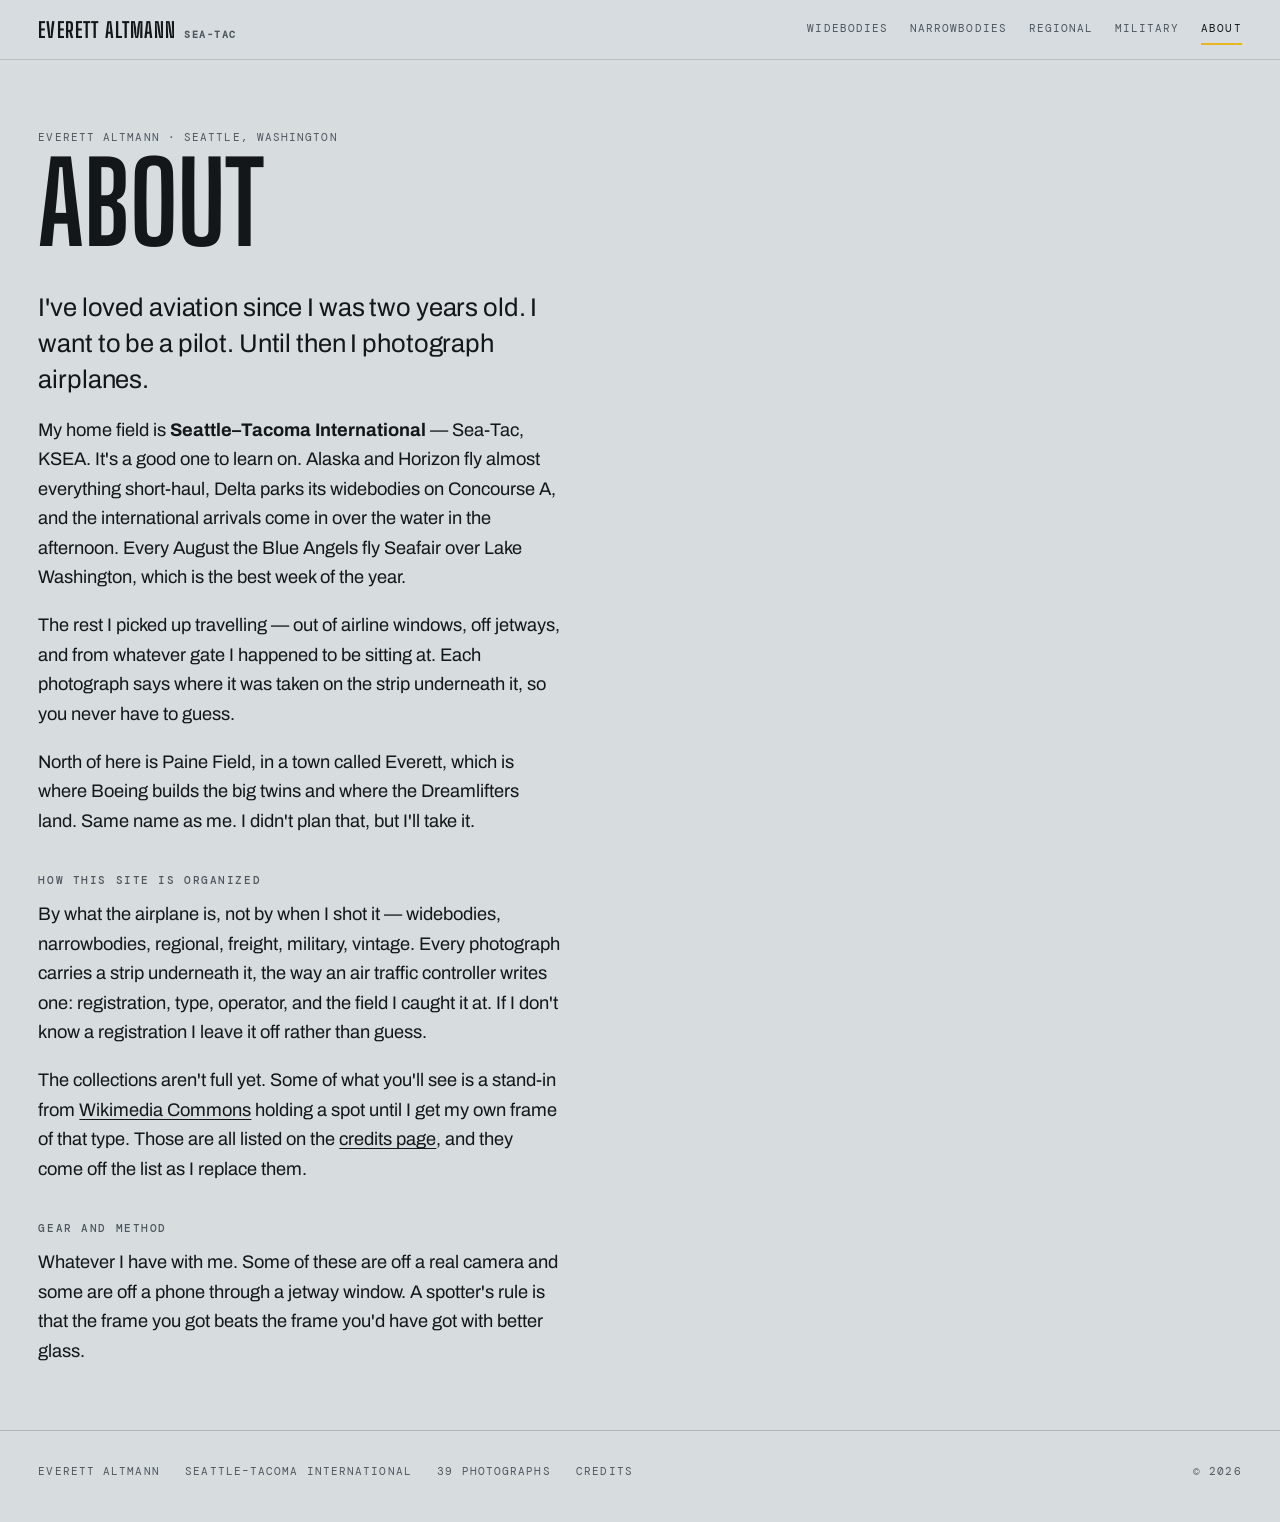
==== about.html @ 146b267c "Everett Altmann plane spotting site Static HTML/CSS/JS. Photographs are captioned as air traffic con" ====
<!DOCTYPE html>
<html lang="en">
<head>
<meta charset="utf-8">
<meta name="viewport" content="width=device-width, initial-scale=1">
<title>About — Everett Altmann</title>
<meta name="description" content="Everett Altmann photographs airplanes at Seattle–Tacoma International. He has loved aviation since he was two, and plans to fly for a living.">
<link rel="preconnect" href="https://fonts.googleapis.com">
<link rel="preconnect" href="https://fonts.gstatic.com" crossorigin>
<link href="https://fonts.googleapis.com/css2?family=Archivo:wght@400..700&family=Big+Shoulders+Display:wght@400..800&family=DM+Mono:wght@400;500&display=swap" rel="stylesheet">
<link rel="stylesheet" href="assets/site.css">
</head>
<body data-page="about">

<a class="skip" href="#main">Skip to the text</a>

<main id="main" class="page wrap">

  <span class="mono">Everett Altmann · Seattle, Washington</span>
  <h1 class="page-title">About</h1>

  <div class="prose">
    <p class="lead">I've loved aviation since I was two years old. I want to be
      a pilot. Until then I photograph airplanes.</p>

    <p>My home field is <strong>Seattle–Tacoma International</strong> — Sea-Tac,
      KSEA. It's a good one to learn on. Alaska and Horizon fly almost everything
      short-haul, Delta parks its widebodies on Concourse A, and the
      international arrivals come in over the water in the afternoon. Every
      August the Blue Angels fly Seafair over Lake Washington, which is the best
      week of the year.</p>

    <p>The rest I picked up travelling — out of airline windows, off jetways, and
      from whatever gate I happened to be sitting at. Each photograph says where
      it was taken on the strip underneath it, so you never have to guess.</p>

    <p>North of here is Paine Field, in a town called Everett, which is where
      Boeing builds the big twins and where the Dreamlifters land. Same name as
      me. I didn't plan that, but I'll take it.</p>

    <h2>How this site is organized</h2>

    <p>By what the airplane is, not by when I shot it — widebodies, narrowbodies,
      regional, freight, military, vintage. Every photograph carries a strip
      underneath it, the way an air traffic controller writes one: registration,
      type, operator, and the field I caught it at. If I don't know a
      registration I leave it off rather than guess.</p>

    <p>The collections aren't full yet. Some of what you'll see is a stand-in
      from <a href="credits.html">Wikimedia Commons</a> holding a spot until I
      get my own frame of that type. Those are all listed on the
      <a href="credits.html">credits page</a>, and they come off the list as I
      replace them.</p>

    <h2>Gear and method</h2>

    <p>Whatever I have with me. Some of these are off a real camera and some are
      off a phone through a jetway window. A spotter's rule is that the frame
      you got beats the frame you'd have got with better glass.</p>
  </div>

</main>

<div data-footer></div>

<script src="assets/photos.js"></script>
<script src="assets/aircraft.js"></script>
<script src="assets/notes.js"></script>
<script src="assets/site.js"></script>
</body>
</html>
---- assets/site.css ----
/* ==========================================================================
   Everett Altmann — plane spotting

   The whole design comes off the airfield itself. The page sits on Pacific
   Northwest overcast grey, the type is airport-signage condensed, and the one
   colour is the yellow used on taxiway guidance signs — the same yellow
   sitting in the corner of the photograph on the front page.

   The signature is the strip: every photograph is captioned the way an air
   traffic controller writes a flight progress strip, in fixed monospace
   columns — registration, type, operator, field. It's not decoration. It's
   exactly what a spotter writes down.
   ========================================================================== */

:root {
  --overcast: #d7dcdf;   /* the page — a real PNW ceiling, cool and flat */
  --deck:     #c3c9cd;   /* recessed panels, the layer below the ceiling */
  --strip:    #f0f2f3;   /* strip card stock */
  --ink:      #13171a;   /* type, and the lightbox */
  --ink-soft: #4e565e;   /* data, secondary */
  --taxiway:  #e8b71f;   /* airfield sign yellow. Used once per view, no more */
  --navy:     #16233d;   /* strip tabs */

  --display: "Big Shoulders Display", "Haettenschweiler", Impact, sans-serif;
  --body: "Archivo", -apple-system, BlinkMacSystemFont, "Segoe UI", sans-serif;
  --mono: "DM Mono", ui-monospace, "SF Mono", Menlo, monospace;

  --gap: clamp(1.1rem, 3.2vw, 2.4rem);
  --wrap: 1560px;
  --bar: 60px;
}

*, *::before, *::after { box-sizing: border-box; }

html { -webkit-text-size-adjust: 100%; scroll-behavior: smooth; }

@media (prefers-reduced-motion: reduce) {
  html { scroll-behavior: auto; }
  *, *::before, *::after {
    animation-duration: 0.001ms !important;
    animation-iteration-count: 1 !important;
    transition-duration: 0.001ms !important;
  }
}

body {
  margin: 0;
  background: var(--overcast);
  color: var(--ink);
  font-family: var(--body);
  font-size: 16px;
  line-height: 1.55;
  -webkit-font-smoothing: antialiased;
}

body.is-locked { overflow: hidden; }

img { display: block; max-width: 100%; }

a { color: inherit; }

:focus-visible {
  outline: 2px solid var(--taxiway);
  outline-offset: 3px;
}

.wrap {
  width: 100%;
  max-width: var(--wrap);
  margin-inline: auto;
  padding-inline: var(--gap);
}

.mono {
  font-family: var(--mono);
  font-size: 0.68rem;
  letter-spacing: 0.1em;
  text-transform: uppercase;
  color: var(--ink-soft);
}

.skip {
  position: absolute;
  left: -9999px;
  top: 0;
  z-index: 200;
  background: var(--taxiway);
  color: var(--ink);
  padding: 0.7rem 1.1rem;
  font-family: var(--mono);
  font-size: 0.72rem;
  text-transform: uppercase;
  letter-spacing: 0.08em;
}
.skip:focus { left: 0; }

/* --------------------------------------------------------------------------
   The strip

   A flight progress strip: a card with a coloured tab down the left edge and
   the data in ruled columns. Empty fields are never rendered, so a photograph
   with no registration simply has one column fewer and still looks complete.
   -------------------------------------------------------------------------- */

.strip {
  display: flex;
  align-items: stretch;
  background: var(--strip);
  border: 1px solid rgba(19, 23, 26, 0.16);
  font-family: var(--mono);
  font-size: 0.66rem;
  letter-spacing: 0.11em;
  text-transform: uppercase;
  color: var(--ink-soft);
  overflow: hidden;
}

.strip-tab {
  flex: 0 0 auto;
  width: 7px;
  background: var(--navy);
  transition: width 0.28s cubic-bezier(0.2, 0.7, 0.3, 1);
}

.strip-cell {
  flex: 0 0 auto;
  padding: 0.42rem 0.72rem;
  white-space: nowrap;
  overflow: hidden;
  text-overflow: ellipsis;
  border-left: 1px solid rgba(19, 23, 26, 0.13);
  display: flex;
  align-items: center;
}
/* The tab is the first child, so the rule keys off it rather than :first-of-type. */
.strip-tab + .strip-cell { border-left: 0; }

/* The registration is the one thing a spotter reads first. */
.strip-reg {
  color: var(--ink);
  font-weight: 500;
  letter-spacing: 0.13em;
}

/* Operator is the squeezable one — it truncates before anything else does. */
.strip-op { min-width: 0; flex: 0 1 auto; }

.strip-field {
  margin-left: auto;
  background: var(--taxiway);
  color: var(--ink);
  font-weight: 500;
  border-left: 0;
}

/* --------------------------------------------------------------------------
   Masthead
   -------------------------------------------------------------------------- */

.masthead {
  position: fixed;
  inset: 0 0 auto 0;
  z-index: 100;
  height: var(--bar);
  display: flex;
  align-items: center;
  gap: var(--gap);
  padding-inline: var(--gap);
  transition: background 0.3s ease, border-color 0.3s ease;
  border-bottom: 1px solid transparent;
}

.masthead[data-solid="true"] {
  background: rgba(215, 220, 223, 0.93);
  backdrop-filter: blur(9px);
  border-bottom-color: rgba(19, 23, 26, 0.14);
}

/* The hero is a pale photograph, so the bar keeps ink type throughout and only
   gains a background once there's content running underneath it. */

.wordmark {
  font-family: var(--display);
  font-size: 1.32rem;
  font-weight: 700;
  text-transform: uppercase;
  letter-spacing: 0.05em;
  text-decoration: none;
  line-height: 1;
  display: flex;
  align-items: baseline;
  gap: 0.5rem;
  white-space: nowrap;
}

.wordmark em {
  font-family: var(--mono);
  font-style: normal;
  font-size: 0.6rem;
  letter-spacing: 0.16em;
  color: var(--ink-soft);
}

.nav {
  margin-left: auto;
  display: flex;
  align-items: center;
  gap: 1.35rem;
}

.nav a {
  font-family: var(--mono);
  font-size: 0.68rem;
  letter-spacing: 0.1em;
  text-transform: uppercase;
  text-decoration: none;
  color: var(--ink-soft);
  padding-block: 0.35rem;
  border-bottom: 2px solid transparent;
  transition: color 0.2s ease, border-color 0.2s ease;
}

.nav a:hover { color: var(--ink); }
.nav a[aria-current="page"] {
  color: var(--ink);
  border-bottom-color: var(--taxiway);
}

.menu-toggle {
  display: none;
  margin-left: auto;
  background: none;
  border: 0;
  padding: 0.4rem 0;
  font-family: var(--mono);
  font-size: 0.68rem;
  letter-spacing: 0.1em;
  text-transform: uppercase;
  color: var(--ink-soft);
  cursor: pointer;
}

/* --------------------------------------------------------------------------
   Full-screen menu (small screens)
   -------------------------------------------------------------------------- */

.menu {
  position: fixed;
  inset: 0;
  z-index: 150;
  background: var(--ink);
  color: #fff;
  padding: var(--gap);
  display: flex;
  flex-direction: column;
  justify-content: center;
  gap: 0.2rem;
  opacity: 0;
  pointer-events: none;
  transition: opacity 0.24s ease;
}
.menu[data-open="true"] { opacity: 1; pointer-events: auto; }

.menu-close {
  position: absolute;
  top: 1.15rem;
  right: var(--gap);
  background: none;
  border: 0;
  color: #fff;
  font-family: var(--mono);
  font-size: 0.7rem;
  letter-spacing: 0.1em;
  text-transform: uppercase;
  cursor: pointer;
}

.menu-link {
  display: flex;
  align-items: baseline;
  justify-content: space-between;
  gap: 1rem;
  padding: 0.5rem 0;
  text-decoration: none;
  border-bottom: 1px solid rgba(255, 255, 255, 0.14);
  font-family: var(--display);
  font-size: clamp(2rem, 9vw, 3.4rem);
  font-weight: 600;
  text-transform: uppercase;
  line-height: 1;
}
.menu-link[aria-current="page"] { color: var(--taxiway); }
.menu-link em {
  font-family: var(--mono);
  font-style: normal;
  font-size: 0.72rem;
  letter-spacing: 0.1em;
  color: rgba(255, 255, 255, 0.5);
}

.menu-foot {
  display: flex;
  gap: 1.4rem;
  margin-top: 1.5rem;
}
.menu-foot a {
  font-family: var(--mono);
  font-size: 0.72rem;
  letter-spacing: 0.1em;
  text-transform: uppercase;
  text-decoration: none;
  color: rgba(255, 255, 255, 0.7);
}

/* --------------------------------------------------------------------------
   Hero — one photograph, and the strip that identifies it
   -------------------------------------------------------------------------- */

.hero {
  position: relative;
  min-height: 100svh;
  display: flex;
  align-items: flex-end;
  overflow: hidden;
  background: var(--ink);
}

.hero-img {
  position: absolute;
  inset: 0;
  width: 100%;
  height: 100%;
  object-fit: cover;
  /* Anchored low, which lifts the 737 and the tower clear of the words. */
  object-position: center 88%;
}

/* Enough scrim to hold white type over the foreground, not so much that it
   flattens the sunset above it. */
.hero::after {
  content: "";
  position: absolute;
  inset: 0;
  background: linear-gradient(
    to top,
    rgba(8, 11, 14, 0.88) 0%,
    rgba(8, 11, 14, 0.55) 24%,
    rgba(8, 11, 14, 0.1) 48%,
    rgba(8, 11, 14, 0) 68%
  );
}

.hero-body {
  position: relative;
  z-index: 2;
  width: 100%;
  max-width: var(--wrap);
  margin-inline: auto;
  padding: 0 var(--gap) clamp(1.6rem, 4vw, 3rem);
}

.hero-kicker {
  margin: 0 0 0.65rem;
  max-width: 30ch;
  color: rgba(255, 255, 255, 0.9);
  font-size: clamp(0.95rem, 1.5vw, 1.15rem);
  line-height: 1.4;
}

.hero-title {
  margin: 0 0 1.35rem;
  font-family: var(--display);
  font-weight: 700;
  /* Sized to sit inside the dark foreground band, under the airplane. */
  font-size: clamp(2.5rem, 7.6vw, 7.4rem);
  line-height: 0.85;
  letter-spacing: 0.005em;
  text-transform: uppercase;
  color: #fff;
  text-wrap: balance;
}

.hero .strip { max-width: min(100%, 720px); }

.hero-scroll {
  position: absolute;
  right: var(--gap);
  bottom: clamp(1.6rem, 4vw, 3rem);
  z-index: 2;
}

/* The page-load sequence: the photograph settles, the strip slides into its
   holder the way a controller pushes one in, then the words arrive. */
@media (prefers-reduced-motion: no-preference) {
  .hero-img { animation: settle 1.5s cubic-bezier(0.2, 0.7, 0.3, 1) both; }
  .hero .strip { animation: slot 0.72s cubic-bezier(0.2, 0.8, 0.25, 1) 0.34s both; }
  .hero-kicker { animation: rise 0.7s ease 0.62s both; }
  .hero-title { animation: rise 0.8s ease 0.72s both; }
  .hero-scroll { animation: rise 0.7s ease 1s both; }
}

@keyframes settle {
  from { transform: scale(1.06); opacity: 0; }
  to   { transform: scale(1); opacity: 1; }
}
@keyframes slot {
  from { transform: translateX(-102%); }
  to   { transform: translateX(0); }
}
@keyframes rise {
  from { opacity: 0; transform: translateY(14px); }
  to   { opacity: 1; transform: translateY(0); }
}

/* --------------------------------------------------------------------------
   Sections
   -------------------------------------------------------------------------- */

.band { padding-block: clamp(3.2rem, 7vw, 6rem); }
.band--tight { padding-block: clamp(2rem, 4vw, 3.2rem); }
.band--deck { background: var(--deck); }

.band-head {
  display: flex;
  align-items: baseline;
  justify-content: space-between;
  gap: 1rem;
  flex-wrap: wrap;
  padding-bottom: 0.7rem;
  margin-bottom: clamp(1.3rem, 2.6vw, 2.1rem);
  border-bottom: 1px solid rgba(19, 23, 26, 0.2);
}

.band-head h2 {
  margin: 0;
  font-family: var(--mono);
  font-size: 0.7rem;
  font-weight: 500;
  letter-spacing: 0.14em;
  text-transform: uppercase;
  color: var(--ink);
}

/* Everett's own words. Set larger than body copy and given room. */
.statement {
  display: grid;
  grid-template-columns: minmax(0, 15rem) minmax(0, 1fr);
  gap: clamp(1.2rem, 4vw, 3.5rem);
  align-items: start;
}

.statement-aside { display: flex; flex-direction: column; gap: 0.3rem; }

.statement p {
  margin: 0 0 1rem;
  max-width: 46ch;
  font-size: clamp(1.15rem, 2.1vw, 1.6rem);
  line-height: 1.42;
  letter-spacing: -0.005em;
}
.statement p:last-child { margin-bottom: 0; }
.statement strong { font-weight: 600; }

/* --------------------------------------------------------------------------
   The bay — collections, racked like strips waiting to be worked
   -------------------------------------------------------------------------- */

.bay { display: flex; flex-direction: column; gap: 6px; }

.bay-strip {
  display: flex;
  align-items: stretch;
  gap: 0;
  background: var(--strip);
  border: 1px solid rgba(19, 23, 26, 0.16);
  text-decoration: none;
  overflow: hidden;
  transition: transform 0.28s cubic-bezier(0.2, 0.7, 0.3, 1),
              box-shadow 0.28s ease;
}

.bay-strip:hover,
.bay-strip:focus-visible {
  transform: translateX(10px);
  box-shadow: -10px 0 0 -4px var(--taxiway);
}
.bay-strip:hover .strip-tab,
.bay-strip:focus-visible .strip-tab { width: 16px; background: var(--taxiway); }

.bay-thumb {
  flex: 0 0 auto;
  width: clamp(74px, 10vw, 122px);
  height: 100%;
  min-height: 68px;
  object-fit: cover;
  filter: saturate(0.94);
}

.bay-text {
  flex: 1 1 auto;
  min-width: 0;
  display: flex;
  align-items: center;
  gap: clamp(0.8rem, 2.4vw, 2rem);
  padding: 0.6rem clamp(0.8rem, 2vw, 1.4rem);
}

.bay-name {
  flex: 0 0 auto;
  font-family: var(--display);
  font-size: clamp(1.5rem, 3.4vw, 2.5rem);
  font-weight: 600;
  text-transform: uppercase;
  line-height: 1;
  letter-spacing: 0.01em;
  color: var(--ink);
}

.bay-blurb {
  flex: 1 1 auto;
  min-width: 0;
  font-size: 0.86rem;
  line-height: 1.4;
  color: var(--ink-soft);
}

.bay-count {
  flex: 0 0 auto;
  align-self: center;
  padding-right: clamp(0.8rem, 2vw, 1.4rem);
  white-space: nowrap;
}

/* --------------------------------------------------------------------------
   The hang — justified rows

   Each plate's flex-grow is its aspect ratio, so every photograph in a row
   lands on exactly the same height with no cropping and no JavaScript maths.
   -------------------------------------------------------------------------- */

.hang { display: flex; flex-direction: column; gap: var(--gap); }

.hang-row { display: flex; gap: var(--gap); align-items: flex-start; }

.plate {
  flex: 1 1 0;
  min-width: 0;
  margin: 0;
  opacity: 0;
  transform: translateY(18px);
  transition: opacity 0.6s ease, transform 0.6s cubic-bezier(0.2, 0.7, 0.3, 1);
}
.plate[data-seen="true"] { opacity: 1; transform: none; }

.plate-frame {
  display: block;
  width: 100%;
  padding: 0;
  border: 0;
  background: var(--deck);
  cursor: zoom-in;
  overflow: hidden;
}

.plate-frame img {
  width: 100%;
  height: auto;
  transition: transform 0.55s cubic-bezier(0.2, 0.7, 0.3, 1);
}
.plate-frame:hover img { transform: scale(1.022); }

.plate .strip { border-top: 0; }

.hang-row[data-solo="true"] .plate { max-width: 100%; }

/* --------------------------------------------------------------------------
   Gallery page header
   -------------------------------------------------------------------------- */

.room {
  padding-top: calc(var(--bar) + clamp(2rem, 5vw, 4.5rem));
  padding-bottom: clamp(1.4rem, 3vw, 2.4rem);
}

.room-title {
  margin: 0.5rem 0 0.6rem;
  font-family: var(--display);
  font-weight: 700;
  font-size: clamp(3rem, 12vw, 8.5rem);
  line-height: 0.84;
  text-transform: uppercase;
  letter-spacing: 0.008em;
}

.room-blurb {
  margin: 0;
  max-width: 52ch;
  font-size: clamp(1rem, 1.7vw, 1.22rem);
  line-height: 1.5;
  color: var(--ink-soft);
}

.onward { padding-block: clamp(2.4rem, 6vw, 4.5rem); }
.onward a {
  display: flex;
  align-items: baseline;
  justify-content: space-between;
  gap: 1rem;
  flex-wrap: wrap;
  padding-top: 0.8rem;
  border-top: 1px solid rgba(19, 23, 26, 0.2);
  text-decoration: none;
}
.onward-name {
  font-family: var(--display);
  font-size: clamp(2rem, 6vw, 4rem);
  font-weight: 600;
  text-transform: uppercase;
  line-height: 1;
  transition: color 0.2s ease;
}
.onward a:hover .onward-name { color: var(--ink-soft); }

/* --------------------------------------------------------------------------
   Prose pages
   -------------------------------------------------------------------------- */

.page { padding-top: calc(var(--bar) + clamp(2rem, 5vw, 4.5rem)); }

.page-title {
  margin: 0.4rem 0 clamp(1.4rem, 3vw, 2.4rem);
  font-family: var(--display);
  font-weight: 700;
  font-size: clamp(2.8rem, 10vw, 7rem);
  line-height: 0.86;
  text-transform: uppercase;
}

.prose { max-width: 58ch; }
.prose p {
  margin: 0 0 1.15rem;
  font-size: clamp(1rem, 1.55vw, 1.14rem);
  line-height: 1.62;
}
.prose p.lead {
  font-size: clamp(1.2rem, 2.2vw, 1.6rem);
  line-height: 1.4;
  letter-spacing: -0.005em;
}
.prose h2 {
  margin: 2.2rem 0 0.7rem;
  font-family: var(--mono);
  font-size: 0.7rem;
  font-weight: 500;
  letter-spacing: 0.14em;
  text-transform: uppercase;
  color: var(--ink-soft);
}
.prose a { text-decoration: underline; text-underline-offset: 3px; }

.credit-list {
  margin: 0;
  padding: 0;
  list-style: none;
  display: flex;
  flex-direction: column;
  gap: 0.55rem;
  max-width: 90ch;
}
.credit-list li {
  font-family: var(--mono);
  font-size: 0.7rem;
  line-height: 1.5;
  letter-spacing: 0.03em;
  color: var(--ink-soft);
  padding-bottom: 0.55rem;
  border-bottom: 1px solid rgba(19, 23, 26, 0.13);
}
.credit-list b { color: var(--ink); font-weight: 500; }

/* --------------------------------------------------------------------------
   Lightbox
   -------------------------------------------------------------------------- */

.lightbox {
  position: fixed;
  inset: 0;
  z-index: 180;
  background: rgba(9, 12, 15, 0.97);
  display: grid;
  grid-template-rows: auto 1fr auto;
  opacity: 0;
  pointer-events: none;
  transition: opacity 0.22s ease;
}
.lightbox[data-open="true"] { opacity: 1; pointer-events: auto; }

.lightbox-bar {
  display: flex;
  justify-content: flex-end;
  padding: 0.9rem var(--gap);
}

.lightbox-close {
  background: none;
  border: 0;
  color: #fff;
  font-family: var(--mono);
  font-size: 0.7rem;
  letter-spacing: 0.1em;
  text-transform: uppercase;
  cursor: pointer;
}

.lightbox-stage {
  position: relative;
  display: flex;
  align-items: center;
  justify-content: center;
  min-height: 0;
  padding-inline: var(--gap);
}

.lightbox-stage img {
  max-width: 100%;
  max-height: 100%;
  width: auto;
  height: auto;
  object-fit: contain;
  transition: opacity 0.2s ease;
}

.lightbox-nav {
  position: absolute;
  top: 0;
  bottom: 0;
  width: 22%;
  min-width: 62px;
  background: none;
  border: 0;
  cursor: pointer;
  opacity: 0;
}
.lightbox-nav[data-dir="prev"] { left: 0; cursor: w-resize; }
.lightbox-nav[data-dir="next"] { right: 0; cursor: e-resize; }
.lightbox-nav:focus-visible { opacity: 1; outline-offset: -6px; }

.lightbox-foot {
  padding: 0.9rem var(--gap) 1.4rem;
  display: flex;
  flex-direction: column;
  gap: 0.6rem;
  align-items: flex-start;
}

.lightbox-foot .strip { max-width: min(100%, 720px); }

.lightbox-note {
  margin: 0;
  max-width: 62ch;
  font-size: 0.92rem;
  line-height: 1.52;
  color: rgba(255, 255, 255, 0.72);
}

.lightbox-count {
  font-family: var(--mono);
  font-size: 0.66rem;
  letter-spacing: 0.1em;
  text-transform: uppercase;
  color: rgba(255, 255, 255, 0.42);
}

/* --------------------------------------------------------------------------
   Footer
   -------------------------------------------------------------------------- */

.site-foot {
  display: flex;
  flex-wrap: wrap;
  align-items: baseline;
  gap: 0.65rem 1.6rem;
  padding-block: 2rem 2.6rem;
  margin-top: clamp(2rem, 5vw, 4rem);
  border-top: 1px solid rgba(19, 23, 26, 0.2);
}
.site-foot a { text-decoration: none; }
.site-foot a:hover { color: var(--ink); }
.site-foot .spacer { margin-left: auto; }

/* --------------------------------------------------------------------------
   Narrower screens
   -------------------------------------------------------------------------- */

@media (max-width: 1080px) {
  .bay-blurb { display: none; }
}

@media (max-width: 860px) {
  .nav { display: none; }
  .menu-toggle { display: block; }

  .statement { grid-template-columns: 1fr; }
  .statement-aside { flex-direction: row; gap: 1.2rem; }

  /* Two-up at most, and let a row of three break rather than go letterbox. */
  .hang-row { flex-wrap: wrap; }
  .plate { flex-basis: calc(50% - var(--gap)); }
}

/* A phone crops a landscape photograph from the sides, so the hero is
   re-anchored onto the 737 and the tower instead of the middle of the frame,
   which would cut the airplane in half. */
@media (max-width: 700px) {
  .hero-img { object-position: 24% center; }
}

@media (max-width: 560px) {
  .hang-row { flex-direction: column; }
  .plate { flex-basis: auto; width: 100%; }

  .bay-text { flex-direction: column; align-items: flex-start; gap: 0.15rem; }
  .bay-count { display: none; }

  .strip { font-size: 0.6rem; letter-spacing: 0.08em; }
  .strip-cell { padding: 0.38rem 0.55rem; }

  .hero-scroll { display: none; }
}
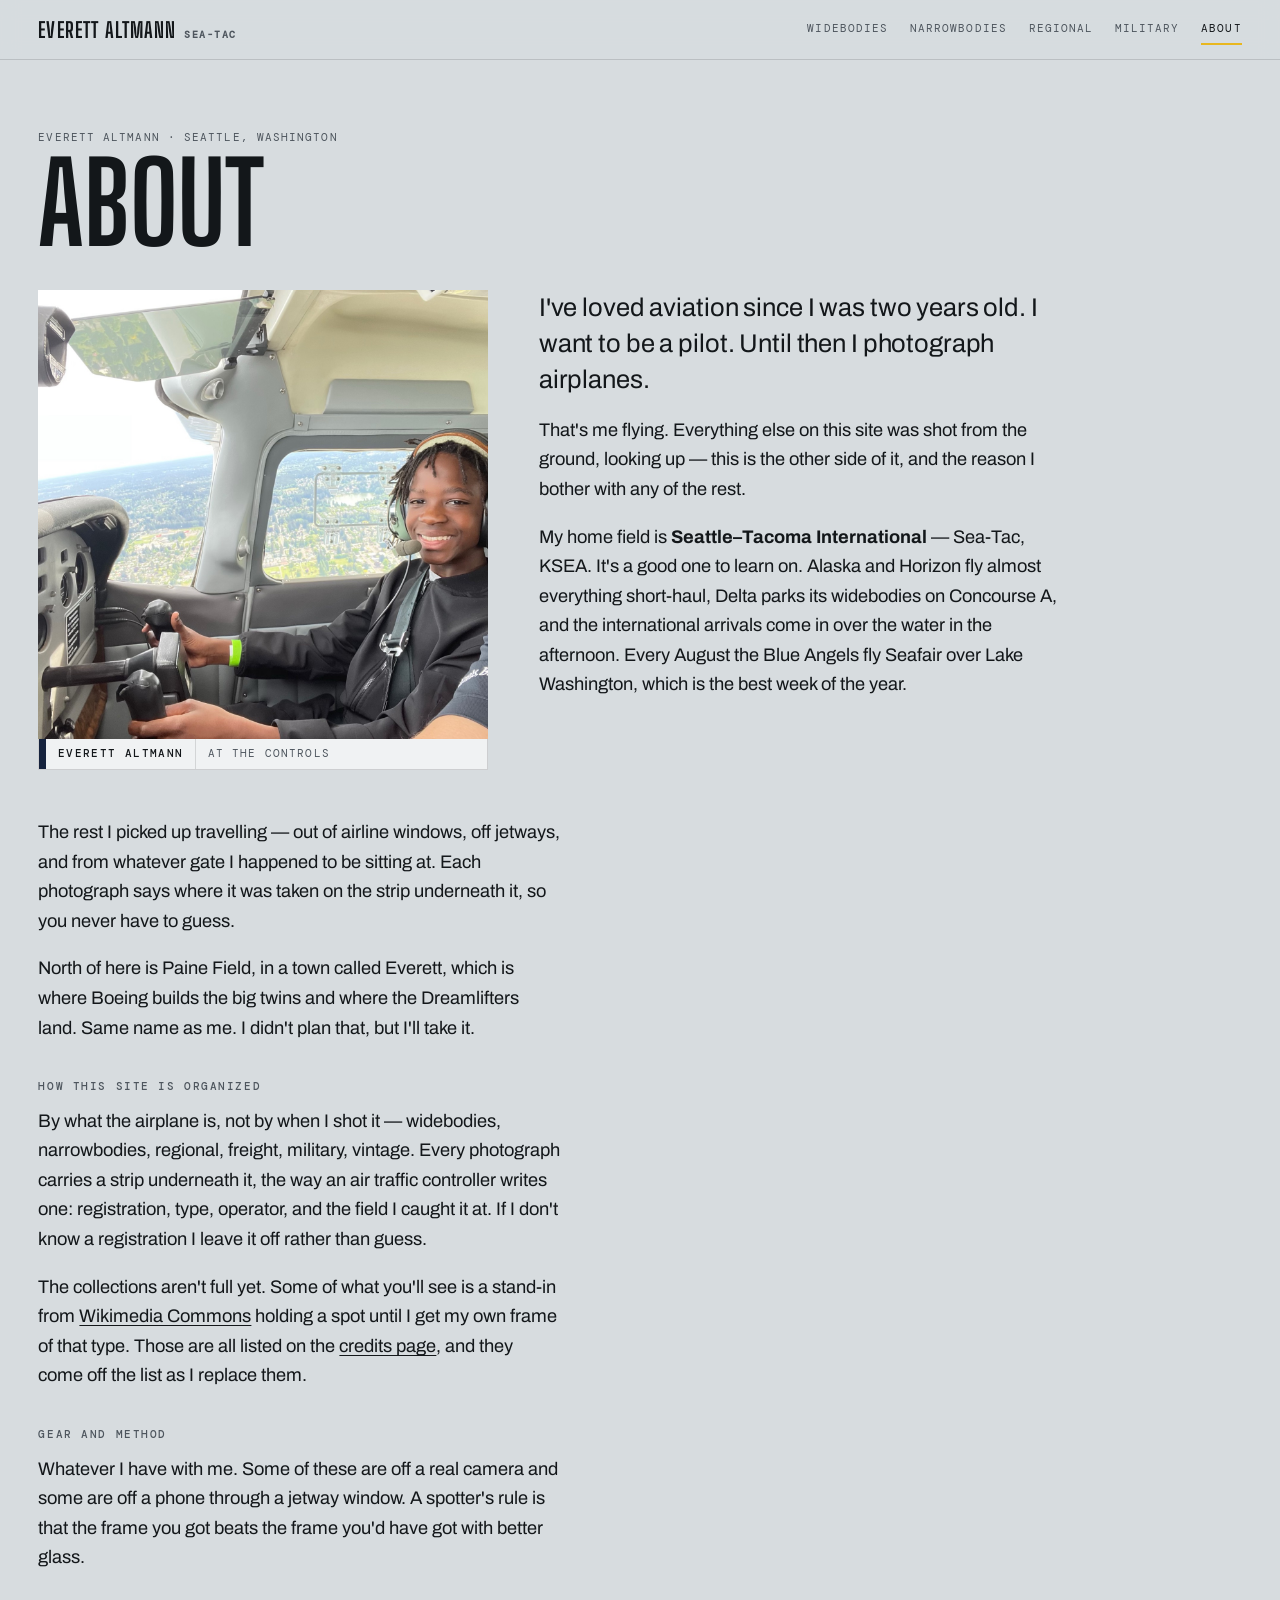
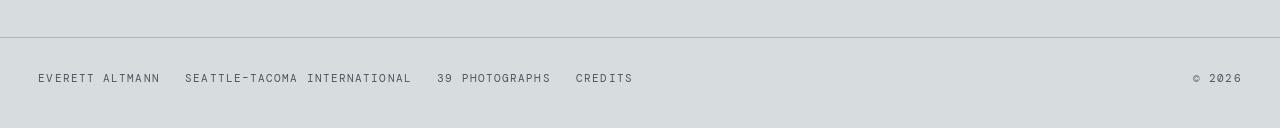
==== commit 0a7bd87c: "Add Everett at the controls to the About page The one photograph on the site taken from inside an ai" ====
--- a/about.html
+++ b/about.html
@@ -19,17 +19,37 @@
   <span class="mono">Everett Altmann · Seattle, Washington</span>
   <h1 class="page-title">About</h1>
 
+  <!-- The one photograph on this site that isn't of an airplane from outside. -->
+  <div class="about-top">
+    <figure class="about-shot">
+      <img src="images/about/everett-flying.jpg"
+           alt="Everett at the controls of a light aircraft, headset on, one hand on the yoke, with green suburbs and a lake through the window behind him"
+           width="1400" height="1400" decoding="async">
+      <div class="strip">
+        <span class="strip-tab"></span>
+        <span class="strip-cell strip-reg">Everett Altmann</span>
+        <span class="strip-cell strip-op">At the controls</span>
+      </div>
+    </figure>
+
+    <div class="prose about-lead">
+      <p class="lead">I've loved aviation since I was two years old. I want to be
+        a pilot. Until then I photograph airplanes.</p>
+
+      <p>That's me flying. Everything else on this site was shot from the ground,
+        looking up — this is the other side of it, and the reason I bother with
+        any of the rest.</p>
+
+      <p>My home field is <strong>Seattle–Tacoma International</strong> — Sea-Tac,
+        KSEA. It's a good one to learn on. Alaska and Horizon fly almost everything
+        short-haul, Delta parks its widebodies on Concourse A, and the
+        international arrivals come in over the water in the afternoon. Every
+        August the Blue Angels fly Seafair over Lake Washington, which is the best
+        week of the year.</p>
+    </div>
+  </div>
+
   <div class="prose">
-    <p class="lead">I've loved aviation since I was two years old. I want to be
-      a pilot. Until then I photograph airplanes.</p>
-
-    <p>My home field is <strong>Seattle–Tacoma International</strong> — Sea-Tac,
-      KSEA. It's a good one to learn on. Alaska and Horizon fly almost everything
-      short-haul, Delta parks its widebodies on Concourse A, and the
-      international arrivals come in over the water in the afternoon. Every
-      August the Blue Angels fly Seafair over Lake Washington, which is the best
-      week of the year.</p>
-
     <p>The rest I picked up travelling — out of airline windows, off jetways, and
       from whatever gate I happened to be sitting at. Each photograph says where
       it was taken on the strip underneath it, so you never have to guess.</p>
--- a/assets/site.css
+++ b/assets/site.css
@@ -636,6 +636,24 @@
   text-transform: uppercase;
 }
 
+/* About page — the photograph of Everett flying sits beside the opening lines,
+   because those two things are the same statement told twice. */
+.about-top {
+  display: grid;
+  /* The photograph is square and tall for its width, so it takes the narrower
+     column — otherwise the text beside it runs out long before the image does. */
+  grid-template-columns: minmax(0, 0.78fr) minmax(0, 1.22fr);
+  gap: clamp(1.4rem, 4vw, 3.4rem);
+  align-items: start;
+  margin-bottom: clamp(1.8rem, 4vw, 3rem);
+}
+
+.about-shot { margin: 0; }
+.about-shot img { width: 100%; height: auto; background: var(--deck); }
+.about-shot .strip { border-top: 0; }
+
+.about-lead { max-width: none; }
+
 .prose { max-width: 58ch; }
 .prose p {
   margin: 0 0 1.15rem;
@@ -803,6 +821,8 @@
   .statement { grid-template-columns: 1fr; }
   .statement-aside { flex-direction: row; gap: 1.2rem; }
 
+  .about-top { grid-template-columns: 1fr; }
+
   /* Two-up at most, and let a row of three break rather than go letterbox. */
   .hang-row { flex-wrap: wrap; }
   .plate { flex-basis: calc(50% - var(--gap)); }
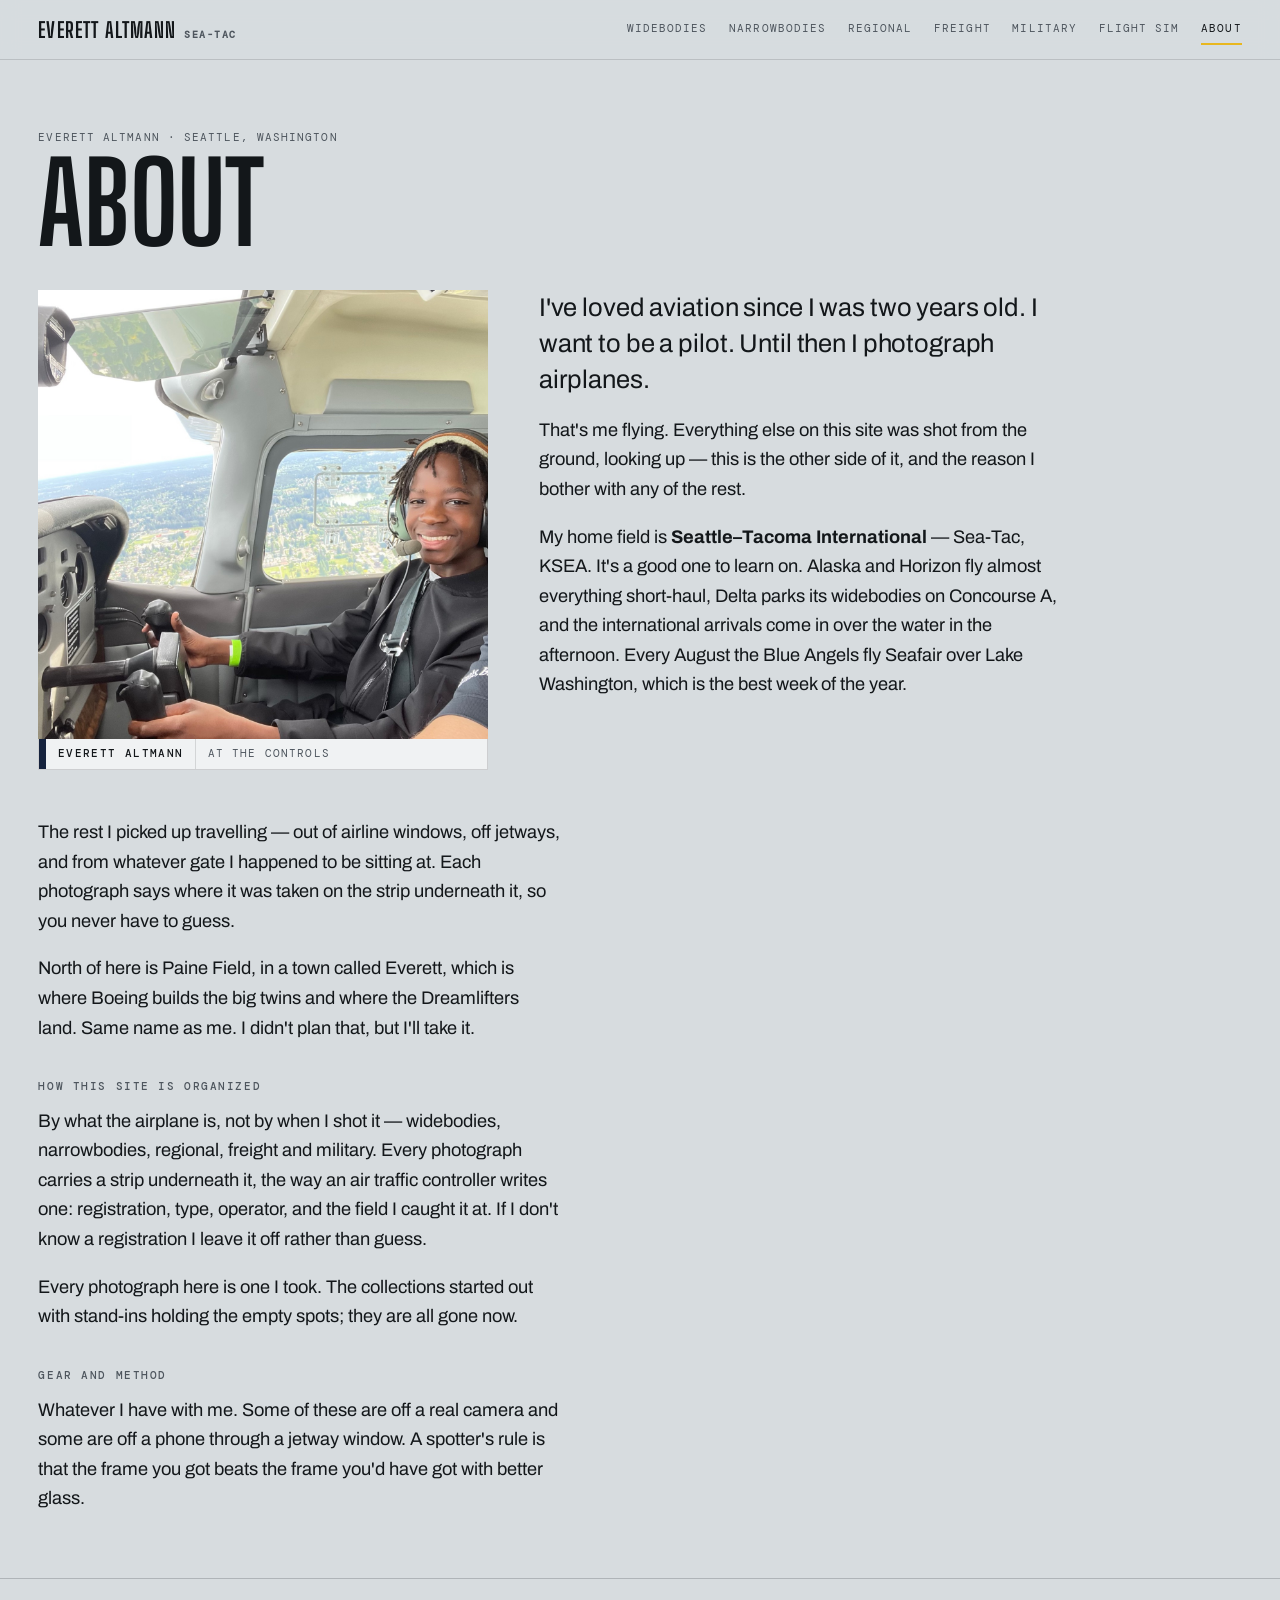
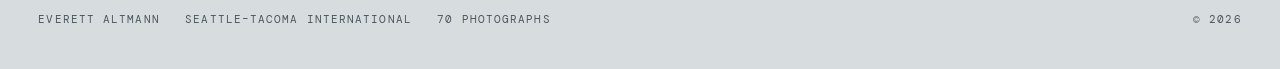
==== commit 903808b5: "Remove every photograph that wasn't Everett's own He has enough of his own frames now, so the 26 Wik" ====
--- a/about.html
+++ b/about.html
@@ -8,7 +8,7 @@
 <link rel="preconnect" href="https://fonts.googleapis.com">
 <link rel="preconnect" href="https://fonts.gstatic.com" crossorigin>
 <link href="https://fonts.googleapis.com/css2?family=Archivo:wght@400..700&family=Big+Shoulders+Display:wght@400..800&family=DM+Mono:wght@400;500&display=swap" rel="stylesheet">
-<link rel="stylesheet" href="assets/site.css">
+<link rel="stylesheet" href="assets/site.css?v=2">
 </head>
 <body data-page="about">
 
@@ -61,16 +61,13 @@
     <h2>How this site is organized</h2>
 
     <p>By what the airplane is, not by when I shot it — widebodies, narrowbodies,
-      regional, freight, military, vintage. Every photograph carries a strip
+      regional, freight and military. Every photograph carries a strip
       underneath it, the way an air traffic controller writes one: registration,
       type, operator, and the field I caught it at. If I don't know a
       registration I leave it off rather than guess.</p>
 
-    <p>The collections aren't full yet. Some of what you'll see is a stand-in
-      from <a href="credits.html">Wikimedia Commons</a> holding a spot until I
-      get my own frame of that type. Those are all listed on the
-      <a href="credits.html">credits page</a>, and they come off the list as I
-      replace them.</p>
+    <p>Every photograph here is one I took. The collections started out with
+      stand-ins holding the empty spots; they are all gone now.</p>
 
     <h2>Gear and method</h2>
 
--- a/assets/site.css
+++ b/assets/site.css
@@ -55,7 +55,11 @@
 
 body.is-locked { overflow: hidden; }
 
-img { display: block; max-width: 100%; }
+/* height:auto is not optional here. Every <img> carries width/height attributes
+   so the browser can reserve space before the file loads — but that means any
+   rule shrinking the width without releasing the height renders the picture
+   stretched. This keeps the aspect ratio no matter what else applies. */
+img { display: block; max-width: 100%; height: auto; }
 
 a { color: inherit; }
 
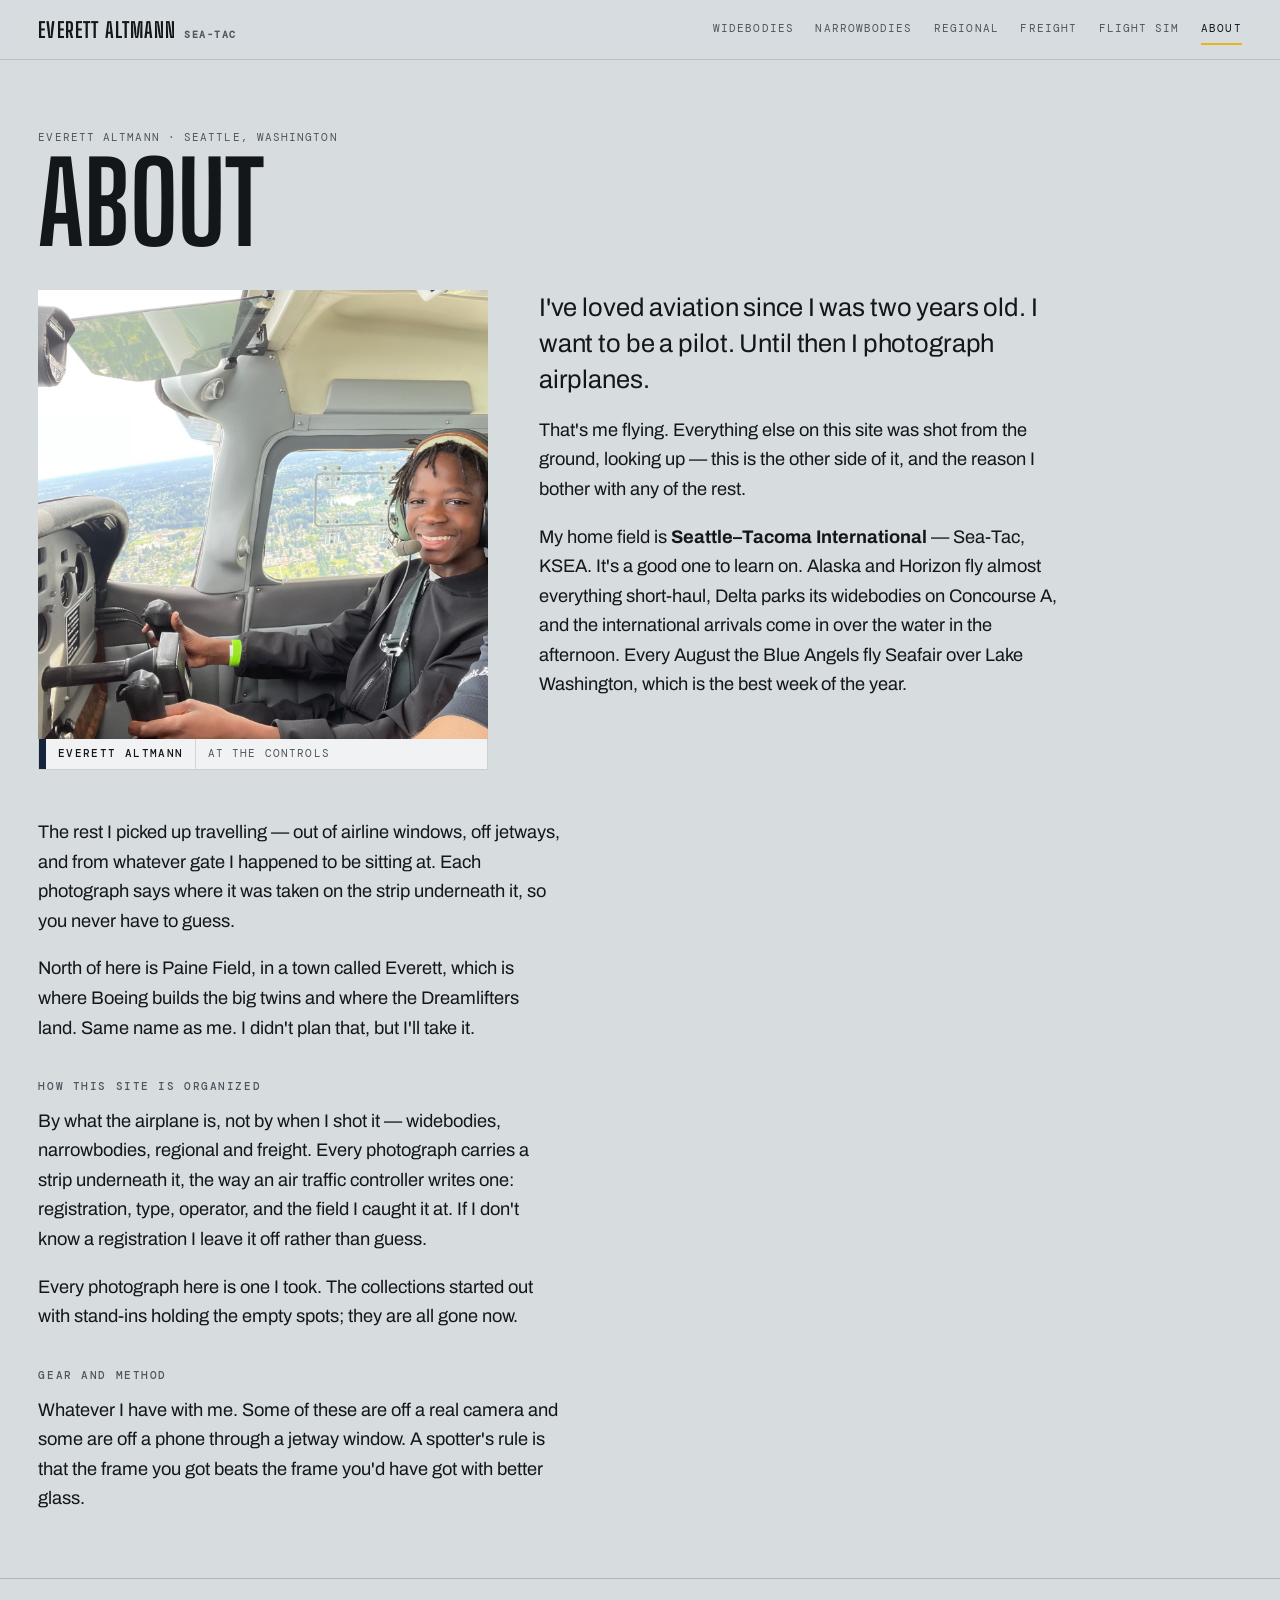
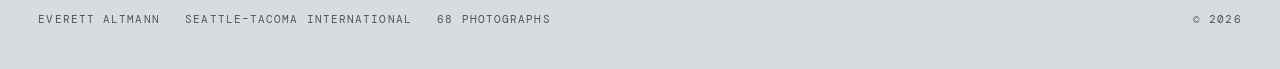
==== commit 77021070: "Drop the Military room The Blue Angels are the only military jets Everett can reliably shoot and the" ====
--- a/about.html
+++ b/about.html
@@ -61,7 +61,7 @@
     <h2>How this site is organized</h2>
 
     <p>By what the airplane is, not by when I shot it — widebodies, narrowbodies,
-      regional, freight and military. Every photograph carries a strip
+      regional and freight. Every photograph carries a strip
       underneath it, the way an air traffic controller writes one: registration,
       type, operator, and the field I caught it at. If I don't know a
       registration I leave it off rather than guess.</p>
